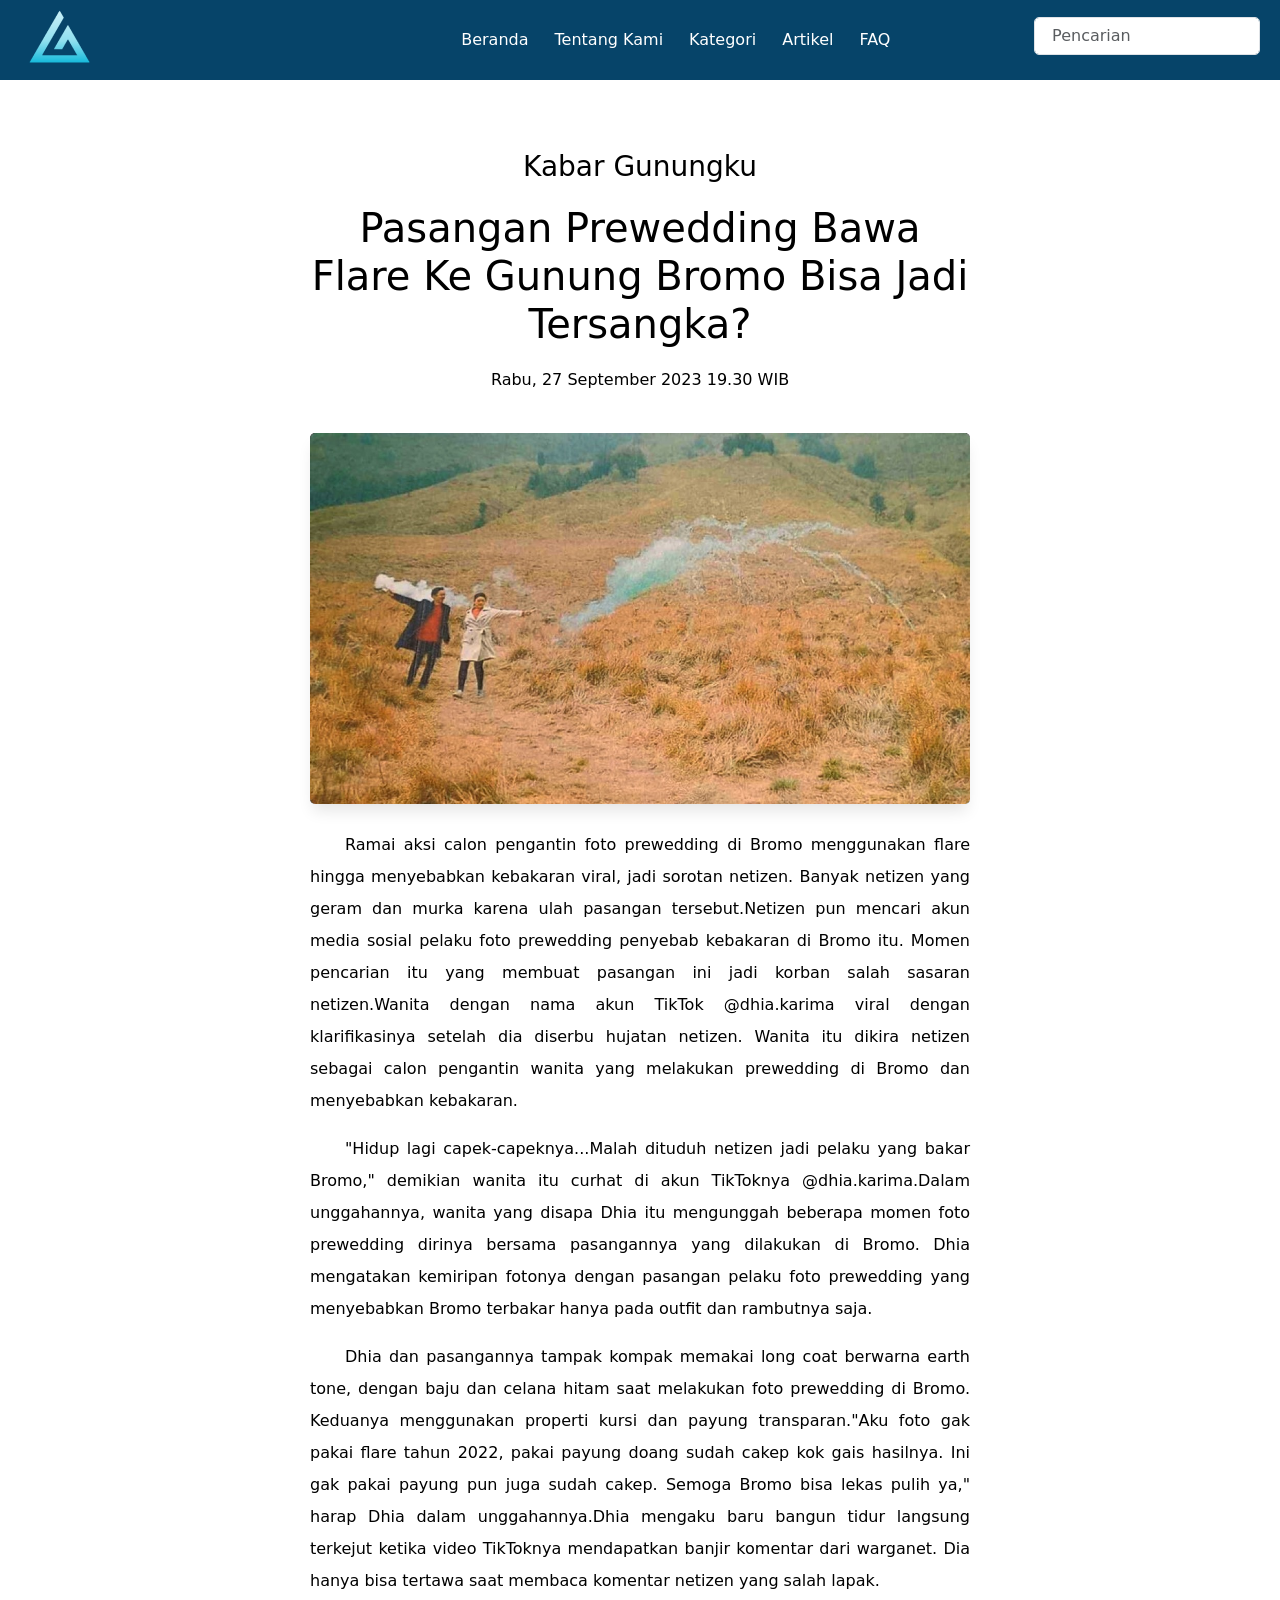
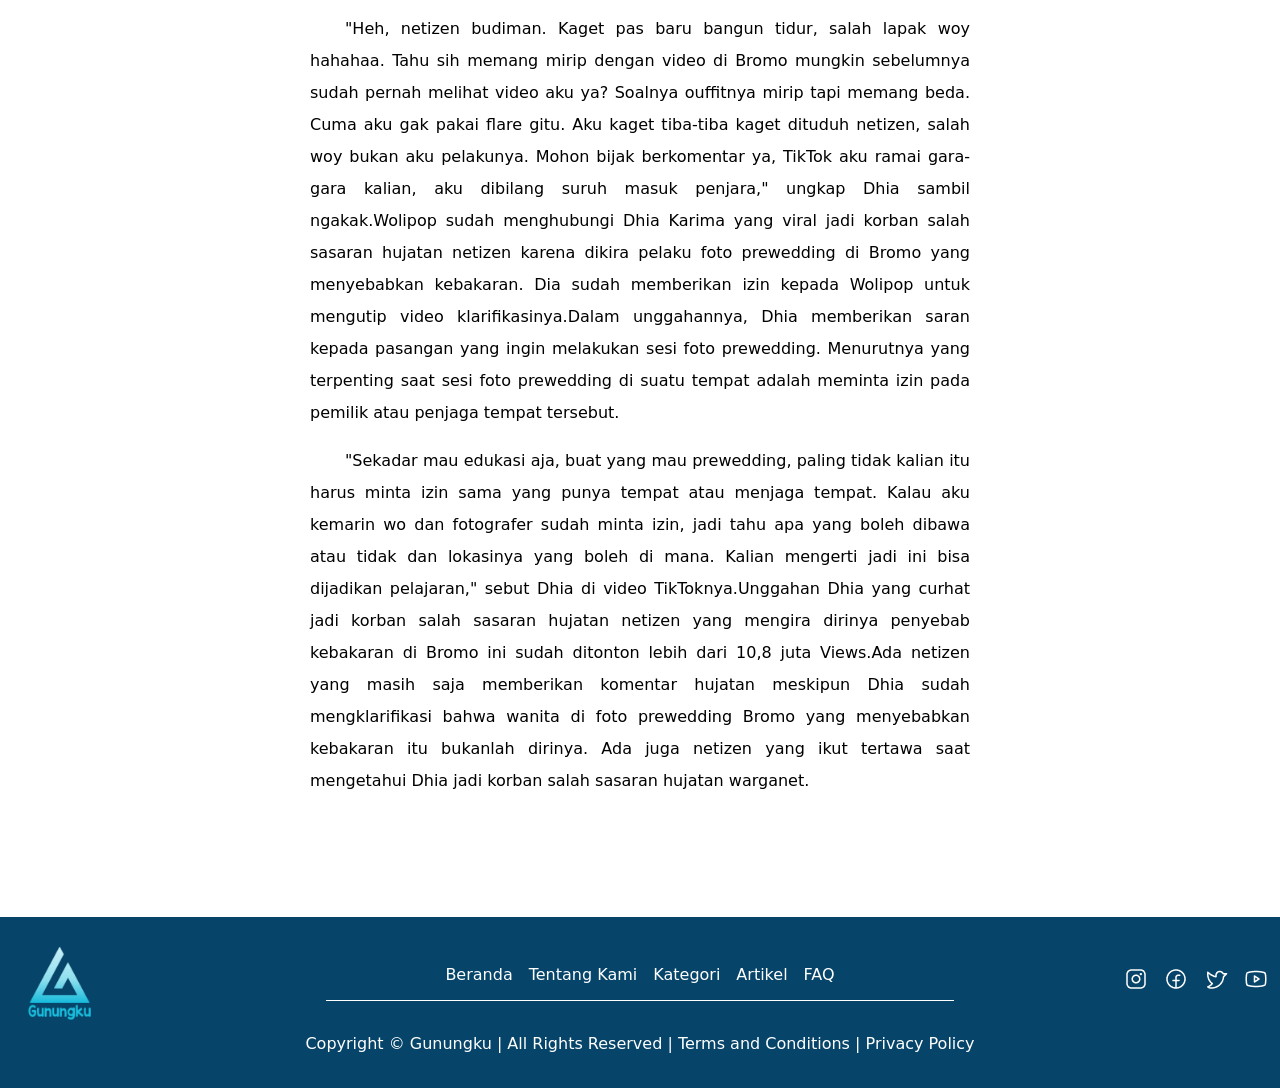
==== pages/detail-artikel/index.html @ bc721119 "update  kurniawan dan nabila : faq, detail artikel, kategori gunung sedang" ====
<!doctype html>
<html lang="en">
<head>
    <!-- Required meta tags -->
    <meta charset="utf-8">
    <meta name="viewport" content="width=device-width, initial-scale=1">

    <!-- Bootstrap CSS -->
    <link href="https://cdn.jsdelivr.net/npm/bootstrap@5.0.2/dist/css/bootstrap.min.css" rel="stylesheet" integrity="sha384-EVSTQN3/azprG1Anm3QDgpJLIm9Nao0Yz1ztcQTwFspd3yD65VohhpuuCOmLASjC" crossorigin="anonymous">

     <!-- Font Awesome CSS -->
     <link href="https://cdnjs.cloudflare.com/ajax/libs/font-awesome/6.0.0-beta3/css/all.min.css" rel="stylesheet">

    <!-- Style Css -->
    <link rel="stylesheet" href="/assets/css/style.css">
    <title>Detail Artikel</title>
</head>
<body>
  <!-- Start Navbar -->
  <nav class="navbar navbar-expand-lg navbar-light">
    <div class="container-fluid">
        <div class="col-md-4 mb-0">
            <img class="navbar-logo" src="/assets/image/gunungku.png" alt="gunungku">
        </div>
        <button class="navbar-toggler" type="button" data-bs-toggle="collapse" data-bs-target="#navbarSupportedContent" aria-controls="navbarSupportedContent" aria-expanded="false" aria-label="Toggle navigation">
        <span class="navbar-toggler-icon"></span>
        </button>
        <div class="collapse navbar-collapse" id="navbarSupportedContent">
            <ul class="navbar-nav col-md-8 mx-auto mb-2 mb-lg-0">
                <li class="nav-item">
                <a class="nav-link" aria-current="page" href="#">Beranda</a>
                </li>
                <li class="nav-item">
                <a class="nav-link" href="#">Tentang Kami</a>
                </li>
                <li class="nav-item">
                <a class="nav-link" href="#">Kategori</a>
                </li>
                <li class="nav-item">
                <a class="nav-link" href="#">Artikel</a>
                </li>
                <li class="nav-item">
                <a class="nav-link" href="#">FAQ</a>
                </li>
            </ul>

            <form class="d-flex">
                <input class="form-control me-2 mb-2" type="search" placeholder=" Pencarian" aria-label="Search">
            </form>
        </div>
    </div>
  </nav>
  <!-- End Navbar -->

    <!--Bootstrap Bundle with Popper -->
    <script src="https://cdn.jsdelivr.net/npm/bootstrap@5.0.2/dist/js/bootstrap.bundle.min.js" integrity="sha384-MrcW6ZMFYlzcLA8Nl+NtUVF0sA7MsXsP1UyJoMp4YLEuNSfAP+JcXn/tWtIaxVXM" crossorigin="anonymous"></script>

  <!-- Header -->

  <!-- Detail Artikel -->
  <div id="detail-artikel">
    <div id="header-artikel">
      <h3 id="kategori-artikel">Kabar Gunungku</h3>
      <h1 id="judul-artikel">
        Pasangan prewedding Bawa Flare ke Gunung Bromo Bisa jadi Tersangka?
      </h1>
      <p>Rabu, 27 September 2023 19.30 WIB</p>
      <img class="thumbnail-artikel" src="/assets/image/Pasangan-Prewedding-Bawa-Flare-Ke-Gunung-Bromo-Bisa-Jadi-Tersangka.jpeg"
        alt="thumbnail artikel">
    </div>
    <div id="isi-artikel">
      <p>Ramai aksi calon pengantin foto prewedding di Bromo menggunakan flare hingga menyebabkan kebakaran viral, jadi
        sorotan netizen. Banyak netizen yang geram dan murka karena ulah pasangan tersebut.Netizen pun mencari akun
        media sosial pelaku foto prewedding penyebab kebakaran di Bromo itu. Momen pencarian itu yang membuat pasangan
        ini jadi korban salah sasaran netizen.Wanita dengan nama akun TikTok @dhia.karima viral dengan klarifikasinya
        setelah dia diserbu hujatan netizen. Wanita itu dikira netizen sebagai calon pengantin wanita yang melakukan
        prewedding di Bromo dan menyebabkan kebakaran.</p>
      <p>"Hidup lagi capek-capeknya...Malah dituduh netizen jadi pelaku yang bakar Bromo," demikian wanita itu curhat di
        akun TikToknya @dhia.karima.Dalam unggahannya, wanita yang disapa Dhia itu mengunggah beberapa momen foto
        prewedding dirinya bersama pasangannya yang dilakukan di Bromo. Dhia mengatakan kemiripan fotonya dengan
        pasangan pelaku foto prewedding yang menyebabkan Bromo terbakar hanya pada outfit dan rambutnya saja.
      </p>
      <p>Dhia dan pasangannya tampak kompak memakai long coat berwarna earth tone, dengan baju dan celana hitam saat
        melakukan foto prewedding di Bromo. Keduanya menggunakan properti kursi dan payung transparan."Aku foto gak
        pakai flare tahun 2022, pakai payung doang sudah cakep kok gais hasilnya. Ini gak pakai payung pun juga sudah
        cakep. Semoga Bromo bisa lekas pulih ya," harap Dhia dalam unggahannya.Dhia mengaku baru bangun tidur langsung
        terkejut ketika video TikToknya mendapatkan banjir komentar dari warganet. Dia hanya bisa tertawa saat membaca
        komentar netizen yang salah lapak.
      </p>
      <p>"Heh, netizen budiman. Kaget pas baru bangun tidur, salah lapak woy hahahaa. Tahu sih memang mirip dengan video
        di Bromo mungkin sebelumnya sudah pernah melihat video aku ya? Soalnya ouffitnya mirip tapi memang beda. Cuma
        aku gak pakai flare gitu. Aku kaget tiba-tiba kaget dituduh netizen, salah woy bukan aku pelakunya. Mohon bijak
        berkomentar ya, TikTok aku ramai gara-gara kalian, aku dibilang suruh masuk penjara," ungkap Dhia sambil
        ngakak.Wolipop sudah menghubungi Dhia Karima yang viral jadi korban salah sasaran hujatan netizen karena dikira
        pelaku foto prewedding di Bromo yang menyebabkan kebakaran. Dia sudah memberikan izin kepada Wolipop untuk
        mengutip video klarifikasinya.Dalam unggahannya, Dhia memberikan saran kepada pasangan yang ingin melakukan sesi
        foto prewedding. Menurutnya yang terpenting saat sesi foto prewedding di suatu tempat adalah meminta izin pada
        pemilik atau penjaga tempat tersebut.
      </p>
      <p>"Sekadar mau edukasi aja, buat yang mau prewedding, paling tidak kalian itu harus minta izin sama yang punya
        tempat atau menjaga tempat. Kalau aku kemarin wo dan fotografer sudah minta izin, jadi tahu apa yang boleh
        dibawa atau tidak dan lokasinya yang boleh di mana. Kalian mengerti jadi ini bisa dijadikan pelajaran," sebut
        Dhia di video TikToknya.Unggahan Dhia yang curhat jadi korban salah sasaran hujatan netizen yang mengira dirinya
        penyebab kebakaran di Bromo ini sudah ditonton lebih dari 10,8 juta Views.Ada netizen yang masih saja memberikan
        komentar hujatan meskipun Dhia sudah mengklarifikasi bahwa wanita di foto prewedding Bromo yang menyebabkan
        kebakaran itu bukanlah dirinya. Ada juga netizen yang ikut tertawa saat mengetahui Dhia jadi korban salah
        sasaran hujatan warganet.
      </p>
    </div>
  </div>
  <!-- Detail Artikel -->

  <!-- Footer -->
  <div class="footer-container container">
    <footer class="d-flex flex-wrap justify-content-between align-items-center py-3">
        <div class="col-md-3 mb-0">
            <img class="footer-logo" src="/assets/image/gunungku2.png" alt="">
        </div>

        <ul class="list-center nav col-md-6 d-flex align-items-center justify-content-center mb-3 mb-md-0 me-md-auto link-body-emphasis text-decoration-none">
            <li class="nav-item"><a href="#" class="nav-link px-2 text-white">Beranda</a></li>
            <li class="nav-item"><a href="#" class="nav-link px-2 text-white">Tentang Kami</a></li>
            <li class="nav-item"><a href="#" class="nav-link px-2 text-white">Kategori</a></li>
            <li class="nav-item"><a href="#" class="nav-link px-2 text-white">Artikel</a></li>
            <li class="nav-item"><a href="#" class="nav-link px-2 text-white">FAQ</a></li>
        </ul>
        <ul class="icon-footer nav col-md-3 justify-content-end">
            <li class="nav-item ms-3"><a class="link-body-emphasis" href="#"><img src="/assets/image/InstagramLogo.png" alt="facebook"></a></li>
            <li class="nav-item ms-3"><a class="link-body-emphasis" href="#"><img src="/assets/image/FacebookLogo.png" alt="facebook"></a></li>
            <li class="nav-item ms-3"><a class="link-body-emphasis" href="#"><img src="/assets/image/TwitterLogo.png" alt="facebook"></a></li>
            <li class="nav-item ms-3"><a class="link-body-emphasis" href="#"><img src="/assets/image/YoutubeLogo.png" alt="facebook"></a></li>
            
        </ul>
        <p class=" d-flex align-items-center justify-content-center mx-auto text-center text-white mt-2">Copyright &copy; Gunungku | All Rights Reserved | Terms and Conditions | Privacy Policy</p>
    </footer>
</div>
<!-- End Footer -->

<!--Bootstrap Bundle with Popper -->
<script src="https://cdn.jsdelivr.net/npm/bootstrap@5.0.2/dist/js/bootstrap.bundle.min.js" integrity="sha384-MrcW6ZMFYlzcLA8Nl+NtUVF0sA7MsXsP1UyJoMp4YLEuNSfAP+JcXn/tWtIaxVXM" crossorigin="anonymous"></script>
</body>
</html>
---- assets/css/style.css ----
@import url('https://fonts.googleapis.com/css2?family=Poppins&display=swap');

* .navbar{
  background-color: #064469;
}

.navbar .navbar-nav .nav-item a{
  color: #ffffff;
  margin-right: 10px;
}

.navbar-logo{
  width: 91px;
  height: 64px;
}

.navbar-toggler{
  background-color: #ffffff;
}

.navbar-toggler:focus{
  border-color: #ffffff; 
  box-shadow: 0 0 5px 0 #ffffff;
}

.navbar .navbar-nav .nav-item a:hover{
  color: #e6e6e6;
  font-weight: 700;
}

.navbar .navbar-nav .nav-item a:focus{
  color: #ffffff;
  font-weight: bold;
}

.form-control{
  border-radius: 5px;
}

.form-control:focus {
  border-color: #ffffff; 
  box-shadow: 0 0 5px 0 #ffffff;
}
/* start detail artikel */
#detail-artikel {
  color: #000;
  width: 100%;
  max-width: 700px;
  margin: auto;
  padding: 20px;
}
#header-artikel {
  text-align: center;
}
#kategori-artikel
{
  margin-top: 50px;
}
#judul-artikel {
  margin: 20px 0px;
  text-transform: capitalize;
}
.thumbnail-artikel {
  width: 100%;
  height: auto;
  aspect-ratio: 16/9;
  border-radius: 5px;
  margin: 25px 0;
  box-shadow: 0px 10px 15px -3px rgba(0,0,0,0.1);
}
#isi-artikel {
  margin-bottom: 100px;
}
#isi-artikel p {
  text-align: justify;
  line-height: 32px;
  margin-bottom: 16px;
}
#isi-artikel p::first-letter {
  margin-left: 35px;
}
/* End detail artikel */


/* Start FaQ */
#banner-faq {
  background: url('/assets/image/bg-faq.jpeg');
  height: 100vh;
  background-size: cover;
}
#banner-faq h1 {
  font-size: calc(100px - 8vh);
  padding-top: 30vh;
}
#qna .kiri button.accordion-button {
  background: #c9d0d5;
  margin-bottom: 25px;
}
/* End FaQ */

/* Start Footer */
.bd-placeholder-img {
  font-size: 1.125rem;
  text-anchor: middle;
  -webkit-user-select: none;
  -moz-user-select: none;
  user-select: none;
}

@media (min-width: 768px) {
  .bd-placeholder-img-lg {
      font-size: 3.5rem;
  }
}

.b-example-divider {
  width: 100%;
  height: 3rem;
  background-color: rgba(0, 0, 0, .1);
  border: solid rgba(0, 0, 0, .15);
  border-width: 1px 0;
  box-shadow: inset 0 .5em 1.5em rgba(0, 0, 0, .1), inset 0 .125em .5em rgba(0, 0, 0, .15);
}

.b-example-vr {
  flex-shrink: 0;
  width: 1.5rem;
  height: 100vh;
}

.bi {
  vertical-align: -.125em;
  fill: currentColor;
}

.nav-scroller {
  position: relative;
  z-index: 2;
  height: 2.75rem;
  overflow-y: hidden;
}

.nav-scroller .nav {
  display: flex;
  flex-wrap: nowrap;
  padding-bottom: 1rem;
  margin-top: -1px;
  text-align: center;
  white-space: nowrap;
  -webkit-overflow-scrolling: touch;
}

.btn-bd-primary {
  --bd-violet-bg: #712cf9;
  --bd-violet-rgb: 112.520718, 44.062154, 249.437846;

  --bs-btn-font-weight: 600;
  --bs-btn-color: var(--bs-white);
  --bs-btn-bg: var(--bd-violet-bg);
  --bs-btn-border-color: var(--bd-violet-bg);
  --bs-btn-hover-color: var(--bs-white);
  --bs-btn-hover-bg: #6528e0;
  --bs-btn-hover-border-color: #6528e0;
  --bs-btn-focus-shadow-rgb: var(--bd-violet-rgb);
  --bs-btn-active-color: var(--bs-btn-hover-color);
  --bs-btn-active-bg: #5a23c8;
  --bs-btn-active-border-color: #5a23c8;
}

.bd-mode-toggle {
  z-index: 1500;
}

.bd-mode-toggle .dropdown-menu .active .bi {
  display: block !important;
}

.footer-container{
  background-color: #064469;
  max-width: 100%;
}

.container div footer ul li a{
  color: #ffffff;
}

.list-center {
  border-bottom: 1px solid #fff;
  display: inline-block;
  padding-bottom: 5px;
}

.footer-logo{
  width: 91px;
  height: 91px;
}

footer ul li a:hover{
  color: #e6e6e6;
  font-weight: 700;
}
/* End Footer */
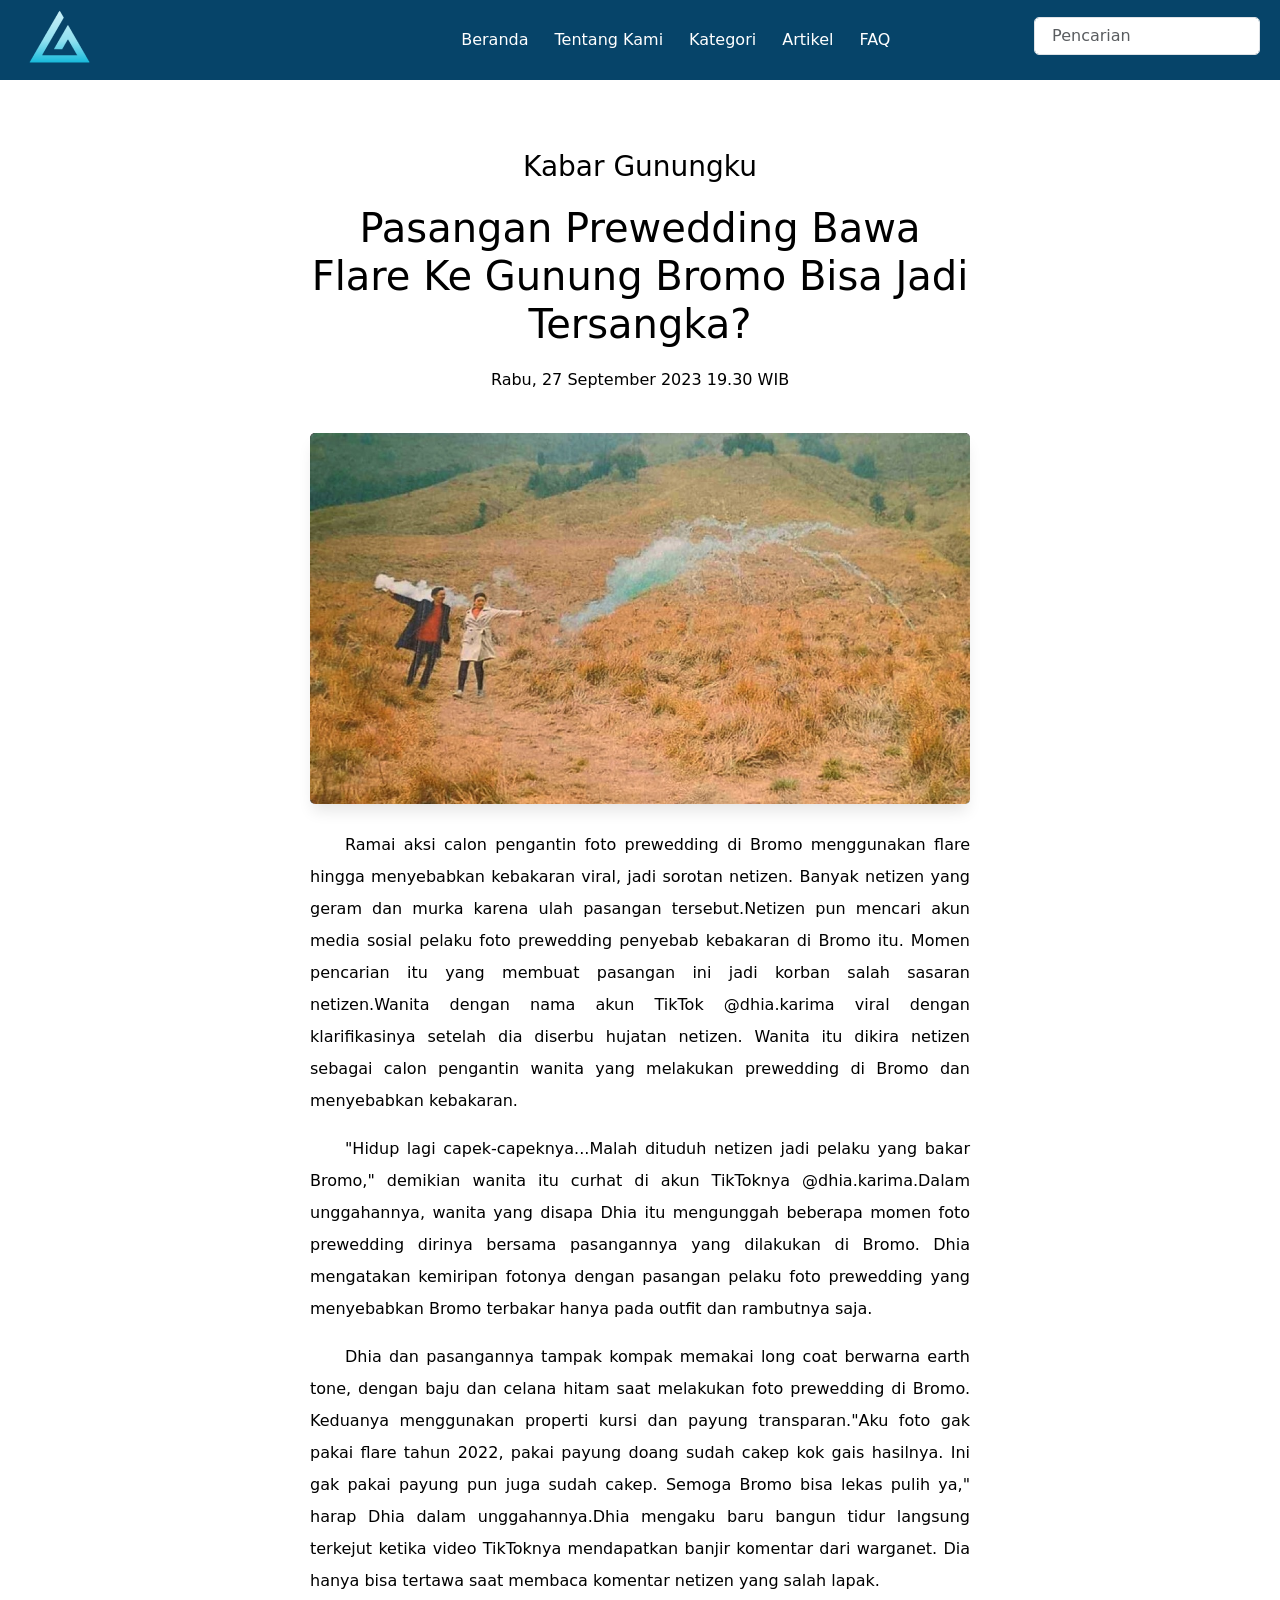
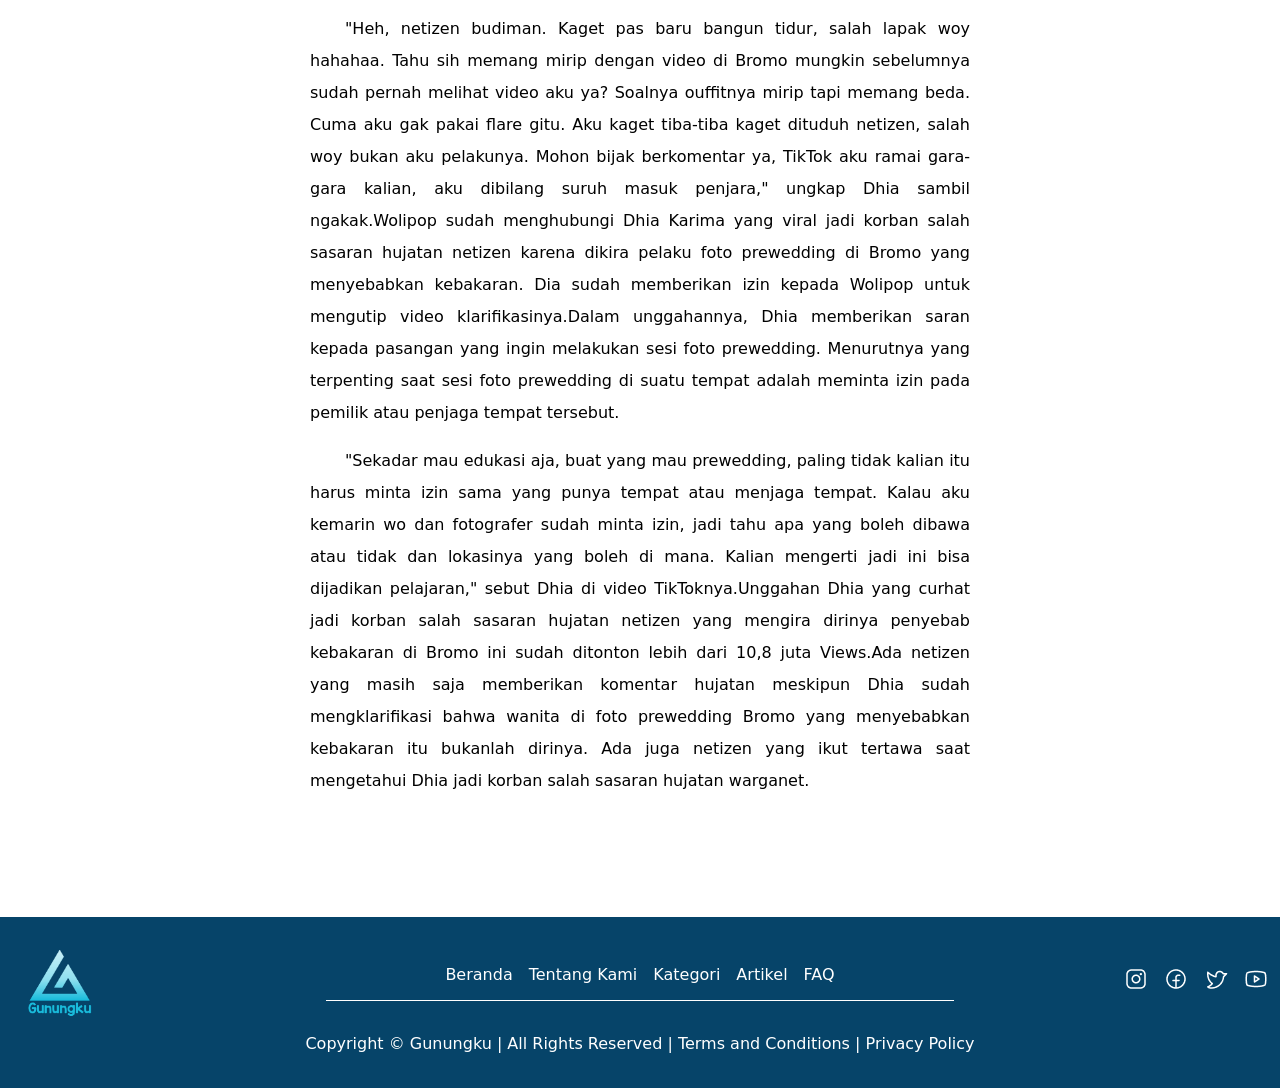
==== commit e539296a: "update" ====
--- a/pages/detail-artikel/index.html
+++ b/pages/detail-artikel/index.html
@@ -13,6 +13,10 @@
 
     <!-- Style Css -->
     <link rel="stylesheet" href="/assets/css/style.css">
+
+    <!-- Icon Title -->
+    <link rel="icon" href="../../assets/image/gunungku2.png">
+
     <title>Detail Artikel</title>
 </head>
 <body>
@@ -20,7 +24,7 @@
   <nav class="navbar navbar-expand-lg navbar-light">
     <div class="container-fluid">
         <div class="col-md-4 mb-0">
-            <img class="navbar-logo" src="/assets/image/gunungku.png" alt="gunungku">
+            <img class="navbar-logo" src="/assets/image/gunungku 1.png" alt="gunungku">
         </div>
         <button class="navbar-toggler" type="button" data-bs-toggle="collapse" data-bs-target="#navbarSupportedContent" aria-controls="navbarSupportedContent" aria-expanded="false" aria-label="Toggle navigation">
         <span class="navbar-toggler-icon"></span>
@@ -28,19 +32,19 @@
         <div class="collapse navbar-collapse" id="navbarSupportedContent">
             <ul class="navbar-nav col-md-8 mx-auto mb-2 mb-lg-0">
                 <li class="nav-item">
-                <a class="nav-link" aria-current="page" href="#">Beranda</a>
+                <a class="nav-link" aria-current="page" href="../../index.html">Beranda</a>
                 </li>
                 <li class="nav-item">
-                <a class="nav-link" href="#">Tentang Kami</a>
+                <a class="nav-link" href="../about/about.html">Tentang Kami</a>
                 </li>
                 <li class="nav-item">
-                <a class="nav-link" href="#">Kategori</a>
+                <a class="nav-link" href="../kategori/kategori.html">Kategori</a>
                 </li>
                 <li class="nav-item">
-                <a class="nav-link" href="#">Artikel</a>
+                <a class="nav-link" href="../artikel/artikel.html">Artikel</a>
                 </li>
                 <li class="nav-item">
-                <a class="nav-link" href="#">FAQ</a>
+                <a class="nav-link" href="../faq/index.html">FAQ</a>
                 </li>
             </ul>
 
